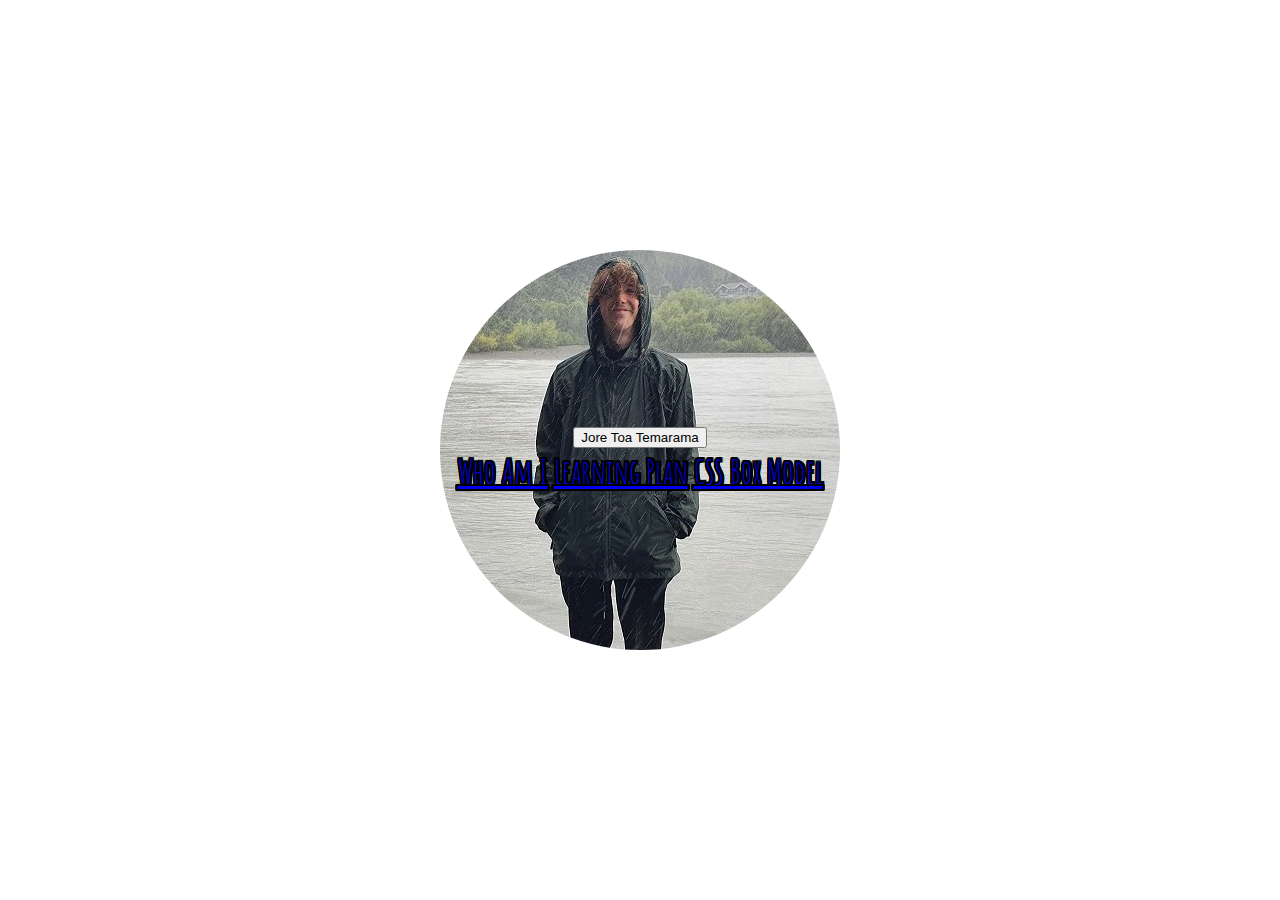
==== index.html @ 209b2279 "NewFrontPagecommit" ====
<!DOCTYPE html>

<link href="https://fonts.googleapis.com/css2?family=Amatic+SC:wght@400;700&display=swap" rel="stylesheet">
<link href="https://fonts.googleapis.com/css2?family=Roboto+Condensed:wght@300&display=swap" rel="stylesheet">


<style>

  .box {
    display: flex;
    justify-content: center;
    position:absolute;
    top:0px;
    right:0px;
    bottom:0px;
    left:0px;
  }

  .ext  {
    display: flex;
    justify-content: center;
    align-items: center;
    max-width: 100%;
    margin: auto;
   
  }
  .portrait  {
    font-family: Amatic SC;
    font-size: 25pt;
    display: flex;
    justify-content: center;
    align-items: center;
    text-align: center;
    width: 400px;
    height: 400px;
    border-radius: 50%;
    background-image : url(/images/jore.jpg);
    color: white;
    text-shadow: 1px 1px 0 #000, -1px 1px 0 #000, 1px -1px 0 #000, -1px -1px 0 #000, 0px 1px 0 #000, 0px -1px 0 #000, -1px 0px 0 #000, 1px 0px 0 #000,
    2px 2px 0 #000, -2px 2px 0 #000, 2px -2px 0 #000, -2px -2px 0 #000, 0px 2px 0 #000, 0px -2px 0 #000, -2px 0px 0 #000, 2px 0px 0 #000, 
    1px 2px 0 #000, -1px 2px 0 #000, 1px -2px 0 #000, -1px -2px 0 #000, 2px 1px 0 #000, -2px 1px 0 #000, 2px -1px 0 #000, -2px -1px 0 #000;
  
    
  }
  #rain {
    position: fixed;
  }
  
</style>

<html lang="en">
    <head>
        <meta charset="UTF-8">
        <meta name="viewport" content="width=device-width, initial-scale=1.0">
        <meta http-equiv="X-UA-Compatible" content="ie=edge">
        <link href="../styles/main.css" rel="stylesheet" type="text/css">
        <title>Jore's Blog</title>
    </head>
    <body>
      
    <div class="box">
      <video autoplay muted loop id="rain">
        <source src="https://www.youtube.com/watch?v=50HGXVGggYc" type="video/mp4">
      </video>
      <div class="ext">
        <div class="portrait"> <h1></h1> 
          <div class="dropdown">
            <button class="button">Jore Toa Temarama</button>
              <div class="dropdown-content">
                <a href="/blog/identity-values.html">Who Am I</a>
                <a href="/blog/learning-plan.html">Learning Plan</a>
                <a href="/blog/html-css.html">CSS Box Model</a>
              </div>
          </div>
        </div>
      </div>
    </div>

    </body>
</html>
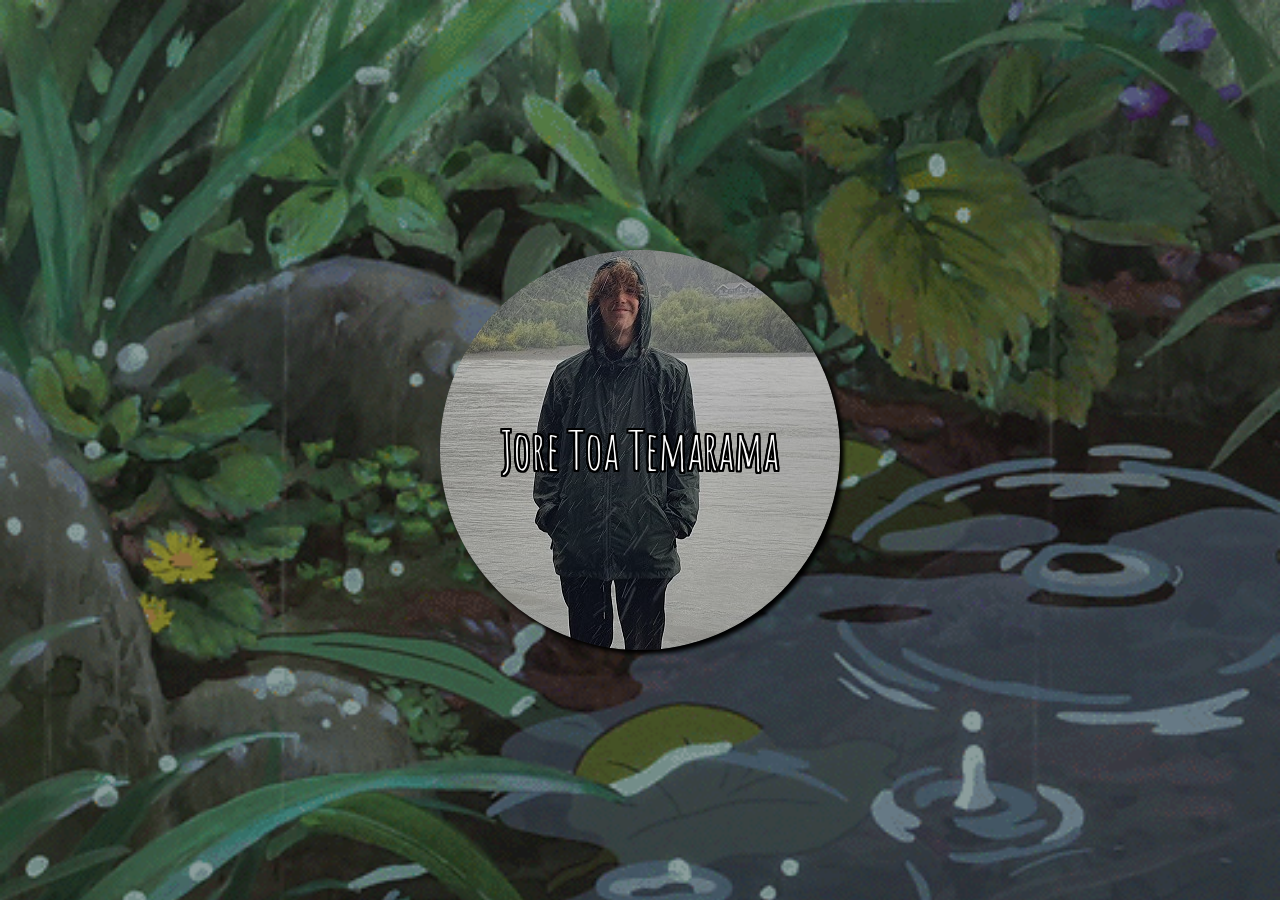
==== commit cbccfe75: "EIpush2" ====
--- a/index.html
+++ b/index.html
@@ -70,6 +70,7 @@
                 <a href="/blog/identity-values.html">Who Am I</a>
                 <a href="/blog/learning-plan.html">Learning Plan</a>
                 <a href="/blog/html-css.html">CSS Box Model</a>
+                <a href="/blog/emotional-intelligence.html">What is EI?</a>
               </div>
           </div>
         </div>
--- a/styles/main.css
+++ b/styles/main.css
@@ -0,0 +1,166 @@
+
+body  {
+    background:url(../images/rain.gif);
+    background-size:cover;
+    font-family:Roboto Condensed;
+  }
+  #title  {
+    font-family: Amatic SC;
+    font-size: 30pt;
+    background-image : url(../images/jore.jpg);
+    border: 3px inset black;
+    border-radius:20pt;
+    text-align: center;
+    text-transform: uppercase;
+    margin: auto;
+    padding: 10pt;
+    width:25%;
+    box-shadow: 3pt 3pt 3pt black;
+    color: white;
+    text-shadow: 1px 1px 0 #000, -1px 1px 0 #000, 1px -1px 0 #000, -1px -1px 0 #000, 0px 1px 0 #000, 0px -1px 0 #000, -1px 0px 0 #000, 1px 0px 0 #000,
+    2px 2px 0 #000, -2px 2px 0 #000, 2px -2px 0 #000, -2px -2px 0 #000, 0px 2px 0 #000, 0px -2px 0 #000, -2px 0px 0 #000, 2px 0px 0 #000, 
+    1px 2px 0 #000, -1px 2px 0 #000, 1px -2px 0 #000, -1px -2px 0 #000, 2px 1px 0 #000, -2px 1px 0 #000, 2px -1px 0 #000, -2px -1px 0 #000;
+  }
+  #subtitle  {
+    font-family: Amatic SC;
+    font-size: 14pt;
+    text-align: center;
+    text-transform: uppercase;
+    margin: auto;
+    margin-top: -50pt;
+    margin-bottom: 4%;
+    width:18%;
+    color: white;
+    text-shadow: 1px 1px 0 #000, -1px 1px 0 #000, 1px -1px 0 #000, -1px -1px 0 #000, 0px 1px 0 #000, 0px -1px 0 #000, -1px 0px 0 #000, 1px 0px 0 #000,
+    2px 2px 0 #000, -2px 2px 0 #000, 2px -2px 0 #000, -2px -2px 0 #000, 0px 2px 0 #000, 0px -2px 0 #000, -2px 0px 0 #000, 2px 0px 0 #000, 
+    1px 2px 0 #000, -1px 2px 0 #000, 1px -2px 0 #000, -1px -2px 0 #000, 2px 1px 0 #000, -2px 1px 0 #000, 2px -1px 0 #000, -2px -1px 0 #000;
+  }
+  #block1 {
+    background-color:rgba(0, 0, 0, 0.493);
+    color:rgb(255, 255, 255);
+    border-radius:20pt;
+    margin: auto;
+    padding: 20pt;
+    width: 25%;
+    margin-bottom: 2%;
+    box-shadow: 5px 5px 5px black;
+  }
+  #b1title {
+    font-size: 12pt;
+    padding: 2pt;
+    text-align: center;
+
+  }
+  #b1content {
+    font-size: 12pt;
+    font-weight: 400;
+    padding: 2pt;
+  }
+  .dropdown {
+    -webkit-appearance: none;
+    font-size: 25pt;
+    font-family: Amatic SC;
+    background-color:rgba(0, 0, 0, 0.199);
+    color:rgb(255, 255, 255);
+    text-align: center;
+    text-transform: uppercase;
+    text-decoration: none;
+    border-radius:20pt;
+    width: 400px;
+    height: 400px;
+    border-radius: 50%;
+    box-shadow: 4px 4px 4px black;
+    display: flex;
+    justify-content: center;
+    align-items: center;
+    text-align: center;
+    position: relative;
+    color: white;
+    text-shadow: 1px 1px 0 #000, -1px 1px 0 #000, 1px -1px 0 #000, -1px -1px 0 #000, 0px 1px 0 #000, 0px -1px 0 #000, -1px 0px 0 #000, 1px 0px 0 #000,
+    2px 2px 0 #000, -2px 2px 0 #000, 2px -2px 0 #000, -2px -2px 0 #000, 0px 2px 0 #000, 0px -2px 0 #000, -2px 0px 0 #000, 2px 0px 0 #000, 
+    1px 2px 0 #000, -1px 2px 0 #000, 1px -2px 0 #000, -1px -2px 0 #000, 2px 1px 0 #000, -2px 1px 0 #000, 2px -1px 0 #000, -2px -1px 0 #000;
+
+  }
+  .dropdown-content {
+    font-family: Amatic SC;
+    font-size: 20pt;
+    background-color:rgba(0, 0, 0, 0.747);
+    color:rgb(255, 255, 255);
+    text-align: center;
+    text-transform: uppercase;
+    text-decoration: none;
+    border-radius:20pt;
+    width: 400px;
+    height: 400px;
+    border-radius: 50%;
+    box-shadow: 5px 5px 5px black;
+    display: none;
+    justify-content: center;
+    align-items: center;
+    text-align: center;
+    position: relative;
+    position: absolute;
+    width: 100%;
+    overflow: auto;
+    z-index: 1;
+    
+  }
+  .dropdown:hover .dropdown-content {
+    display: block;
+  }
+
+  .dropdown-content a {
+    display: block;
+    color: #f7f2f2;
+    padding: 5px;
+    text-decoration: none;
+  }
+  .dropdown-content a:hover {
+    color: #FFFFFF;
+    background-color: #e6bf10;
+  }
+  .button {
+    user-select: none;
+    justify-content: center;
+    align-items: center;
+    font-family: Amatic SC;
+    background-color:transparent;
+    border: none;
+    color: white;
+    padding: 15px 32px;
+    text-align: center;
+    text-decoration: none;
+    display: inline-block;
+    font-size: 39pt;
+    cursor: pointer;
+    text-shadow: 1px 1px 0 #000, -1px 1px 0 #000, 1px -1px 0 #000, -1px -1px 0 #000, 0px 1px 0 #000, 0px -1px 0 #000, -1px 0px 0 #000, 1px 0px 0 #000,
+    2px 2px 0 #000, -2px 2px 0 #000, 2px -2px 0 #000, -2px -2px 0 #000, 0px 2px 0 #000, 0px -2px 0 #000, -2px 0px 0 #000, 2px 0px 0 #000, 
+    1px 2px 0 #000, -1px 2px 0 #000, 1px -2px 0 #000, -1px -2px 0 #000, 2px 1px 0 #000, -2px 1px 0 #000, 2px -1px 0 #000, -2px -1px 0 #000;
+
+  }
+  #rain {
+    display: flex;
+    justify-content: center;
+    align-items: center;
+  }
+
+  #returnbutton {
+    font-family: Amatic SC;
+    font-size: 25pt;
+    background-color:rgba(0, 0, 0, 0.493);
+    color:rgb(255, 255, 255);
+    text-align: center;
+    text-transform: uppercase;
+    text-decoration: none;
+    border-radius:20pt;
+    margin: auto auto auto 600pt;
+    padding: 20pt;
+    width: 10%;
+    box-shadow: 5px 5px 5px black;
+    text-shadow: -1pt -1pt black;
+  }
+
+  a:link, a:visited,  a:hover, a:active {
+    color: #ffffff;
+    text-decoration: none;
+  }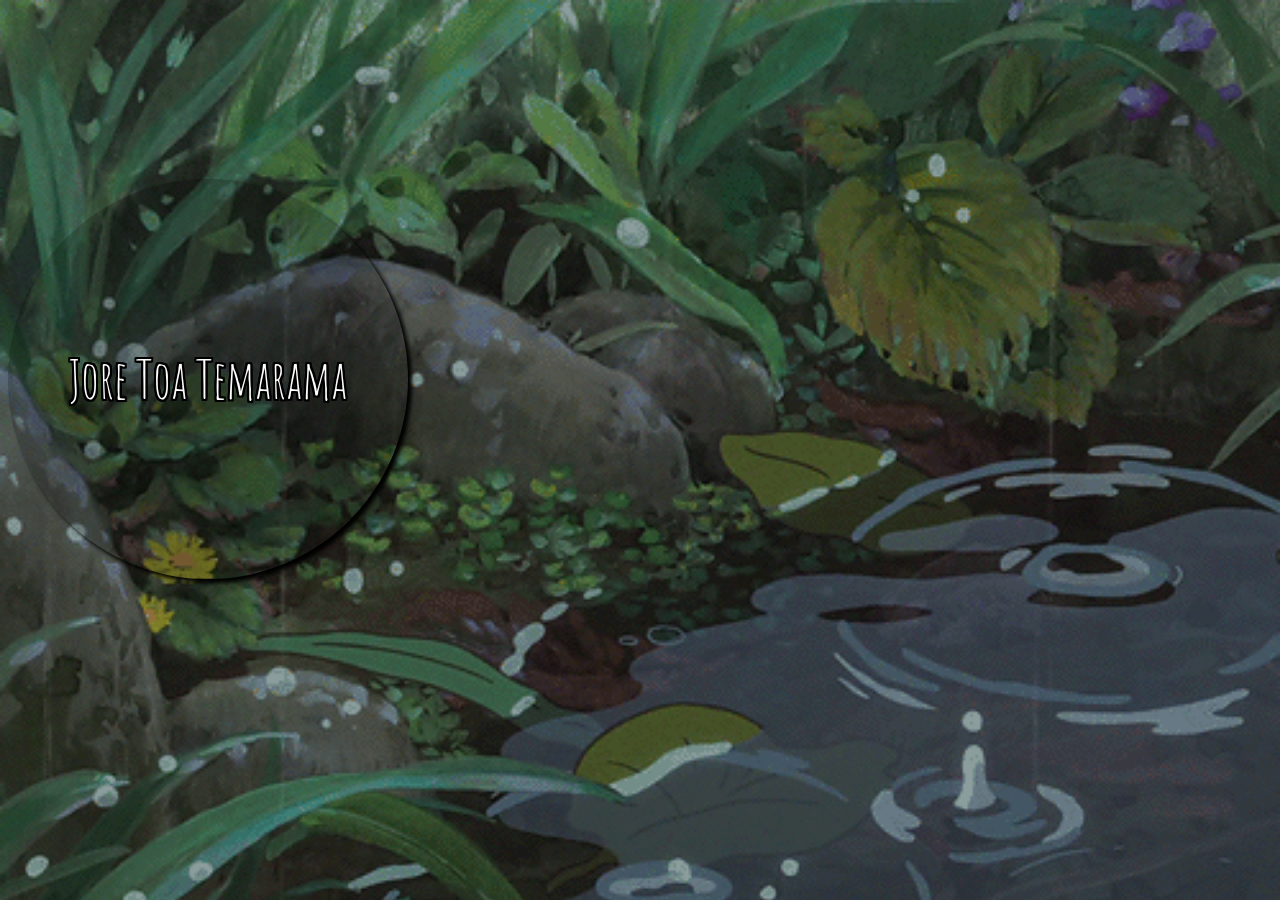
==== commit 163dccdf: "blogpostJS&DOM" ====
--- a/index.html
+++ b/index.html
@@ -2,51 +2,6 @@
 
 <link href="https://fonts.googleapis.com/css2?family=Amatic+SC:wght@400;700&display=swap" rel="stylesheet">
 <link href="https://fonts.googleapis.com/css2?family=Roboto+Condensed:wght@300&display=swap" rel="stylesheet">
-
-
-<style>
-
-  .box {
-    display: flex;
-    justify-content: center;
-    position:absolute;
-    top:0px;
-    right:0px;
-    bottom:0px;
-    left:0px;
-  }
-
-  .ext  {
-    display: flex;
-    justify-content: center;
-    align-items: center;
-    max-width: 100%;
-    margin: auto;
-   
-  }
-  .portrait  {
-    font-family: Amatic SC;
-    font-size: 25pt;
-    display: flex;
-    justify-content: center;
-    align-items: center;
-    text-align: center;
-    width: 400px;
-    height: 400px;
-    border-radius: 50%;
-    background-image : url(/images/jore.jpg);
-    color: white;
-    text-shadow: 1px 1px 0 #000, -1px 1px 0 #000, 1px -1px 0 #000, -1px -1px 0 #000, 0px 1px 0 #000, 0px -1px 0 #000, -1px 0px 0 #000, 1px 0px 0 #000,
-    2px 2px 0 #000, -2px 2px 0 #000, 2px -2px 0 #000, -2px -2px 0 #000, 0px 2px 0 #000, 0px -2px 0 #000, -2px 0px 0 #000, 2px 0px 0 #000, 
-    1px 2px 0 #000, -1px 2px 0 #000, 1px -2px 0 #000, -1px -2px 0 #000, 2px 1px 0 #000, -2px 1px 0 #000, 2px -1px 0 #000, -2px -1px 0 #000;
-  
-    
-  }
-  #rain {
-    position: fixed;
-  }
-  
-</style>
 
 <html lang="en">
     <head>
--- a/styles/main.css
+++ b/styles/main.css
@@ -154,6 +154,7 @@
     text-decoration: none;
     border-radius:20pt;
     margin: auto auto auto 600pt;
+    display: flex;
     padding: 20pt;
     width: 10%;
     box-shadow: 5px 5px 5px black;
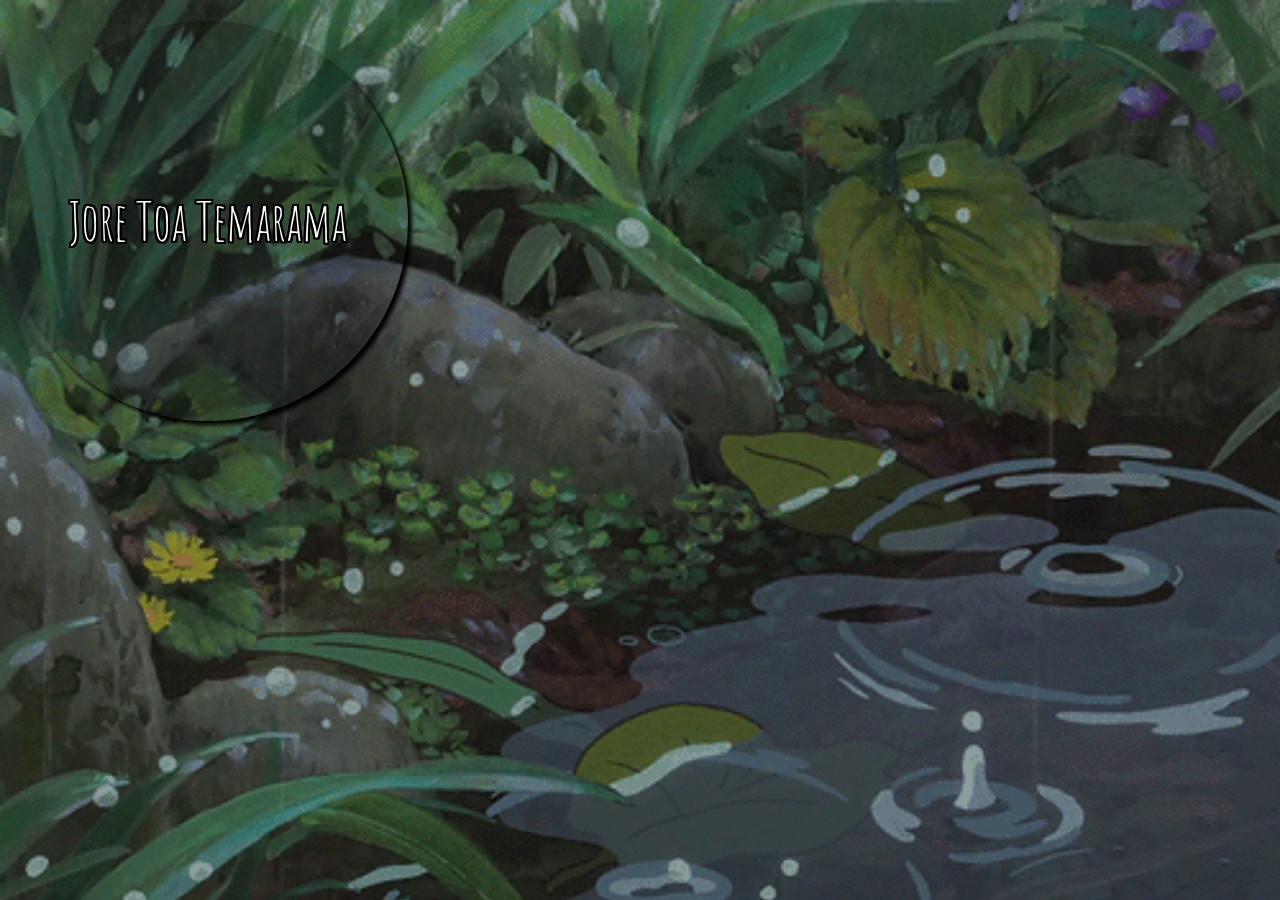
==== commit 19f35c8a: "blogfix" ====
--- a/index.html
+++ b/index.html
@@ -14,9 +14,6 @@
     <body>
       
     <div class="box">
-      <video autoplay muted loop id="rain">
-        <source src="https://www.youtube.com/watch?v=50HGXVGggYc" type="video/mp4">
-      </video>
       <div class="ext">
         <div class="portrait"> <h1></h1> 
           <div class="dropdown">
@@ -26,6 +23,7 @@
                 <a href="/blog/learning-plan.html">Learning Plan</a>
                 <a href="/blog/html-css.html">CSS Box Model</a>
                 <a href="/blog/emotional-intelligence.html">What is EI?</a>
+                <a href="/blog/javascript-dom.html">Javascript & the DOM?</a>
               </div>
           </div>
         </div>
